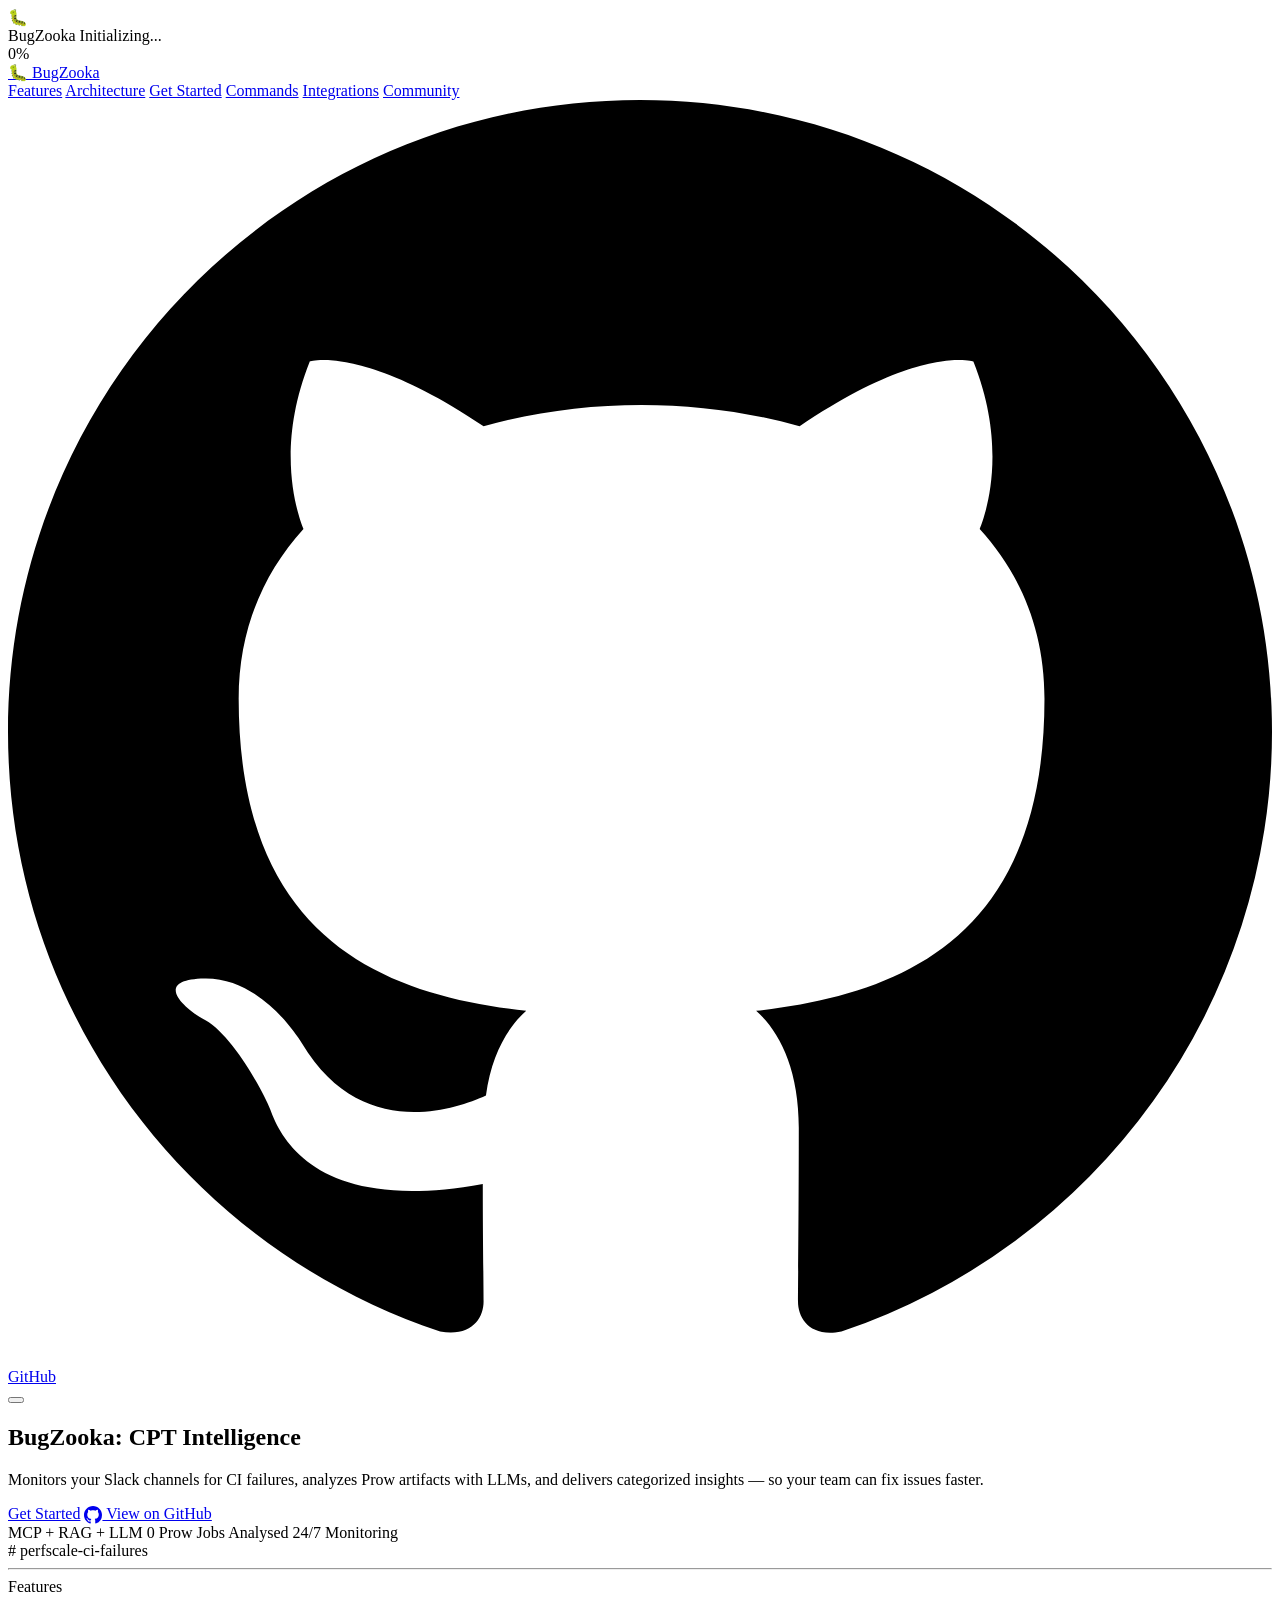
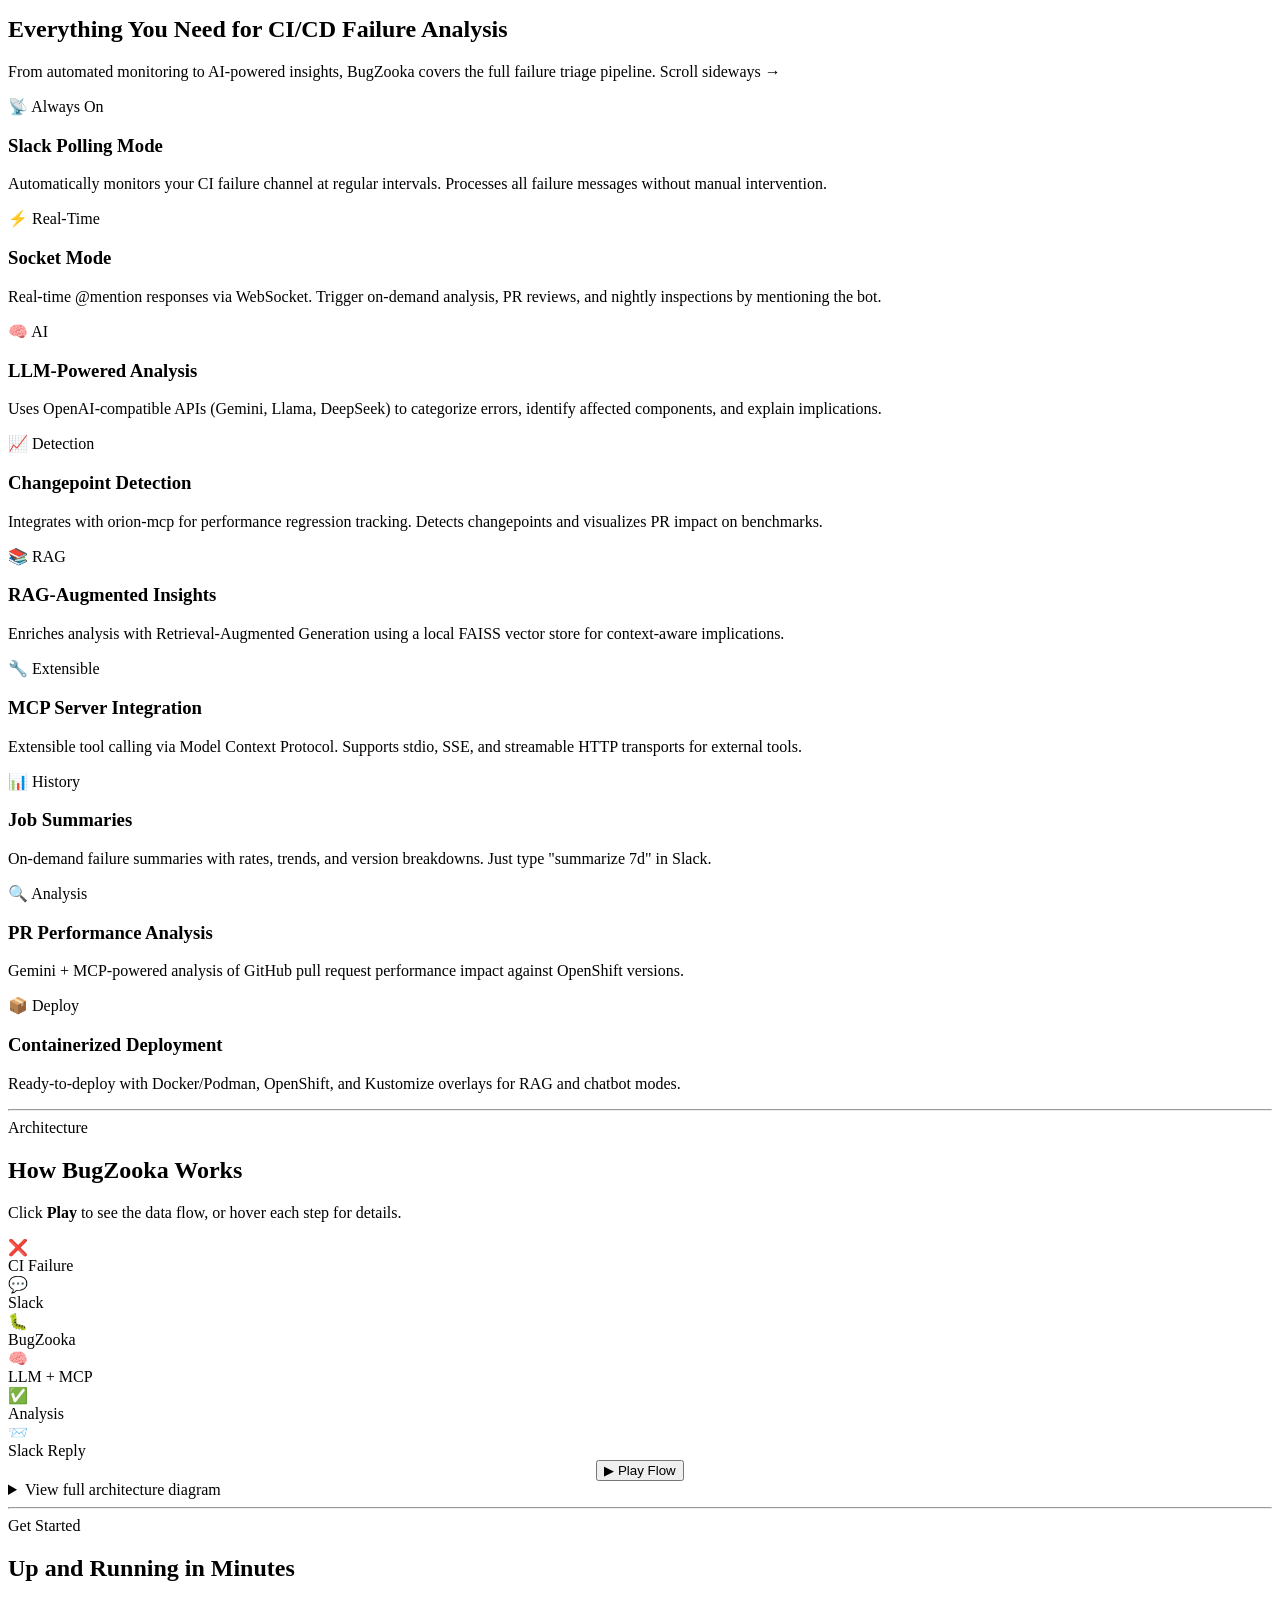
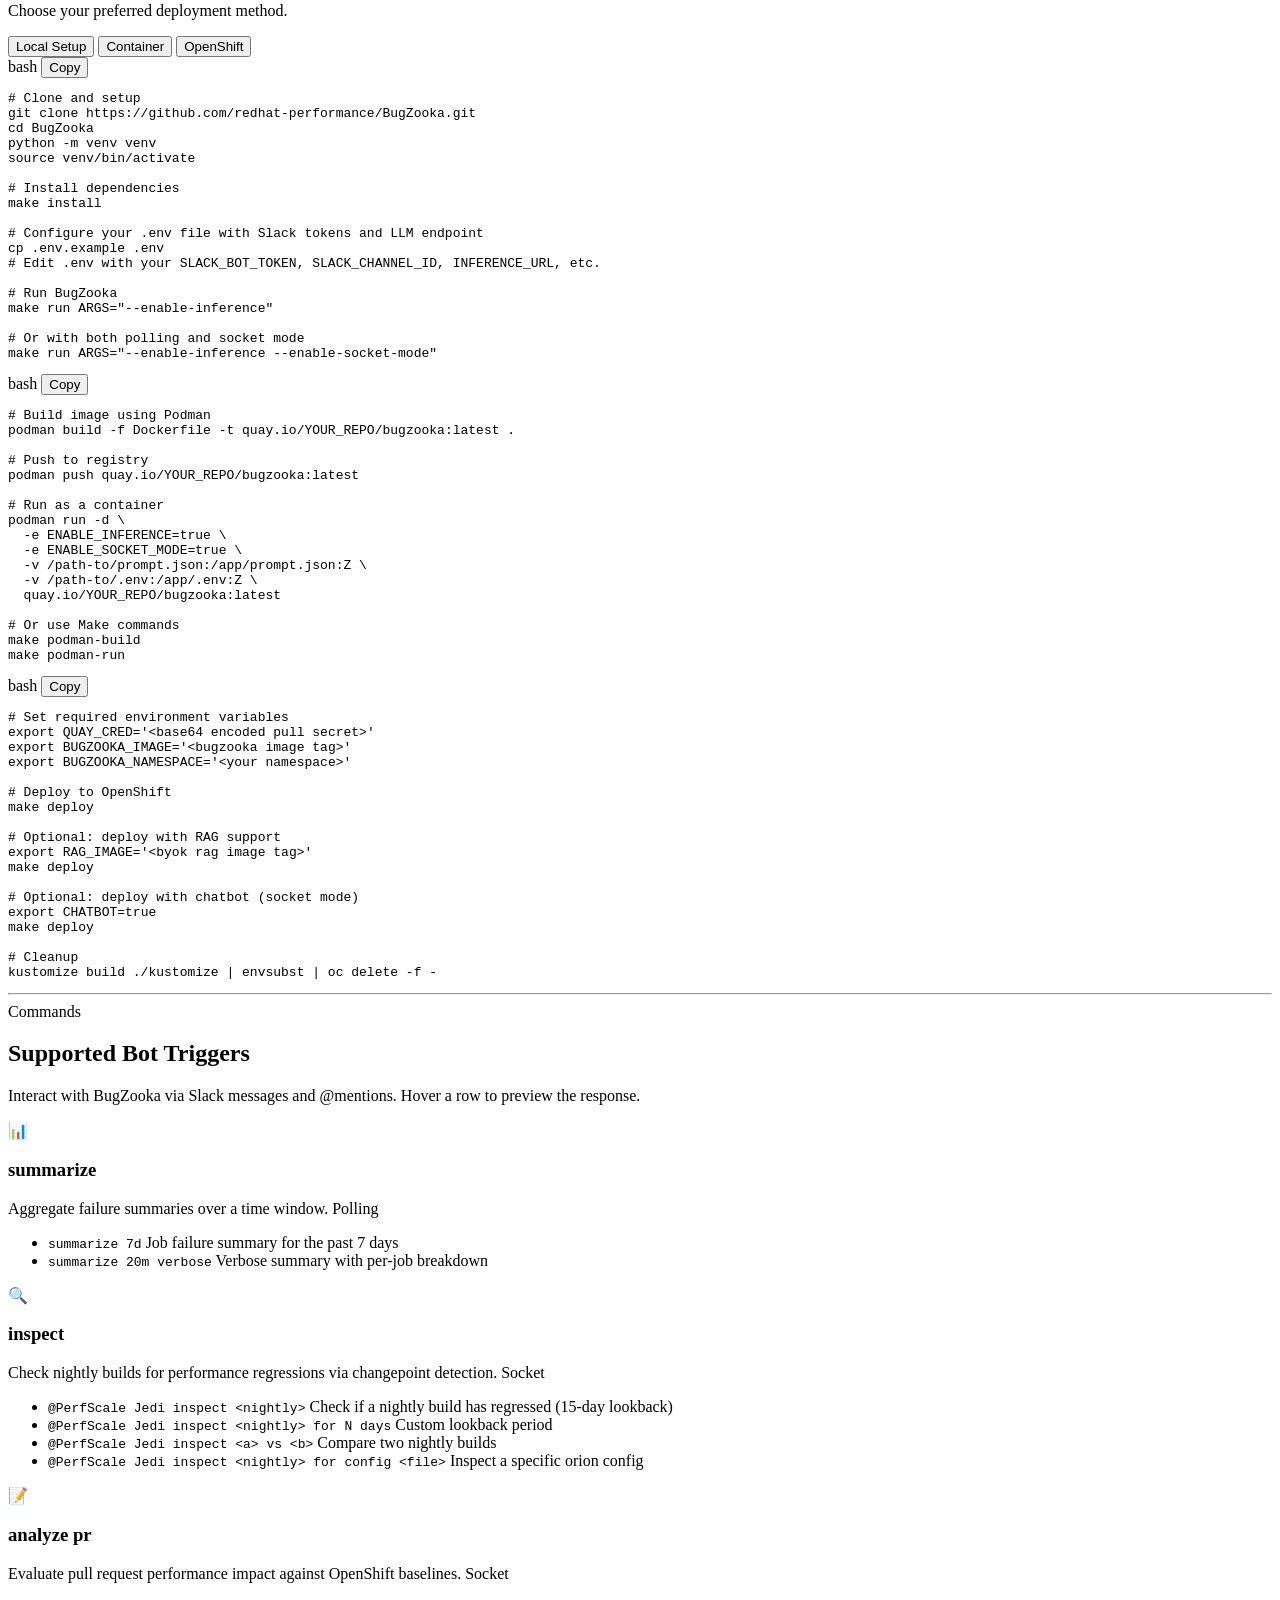
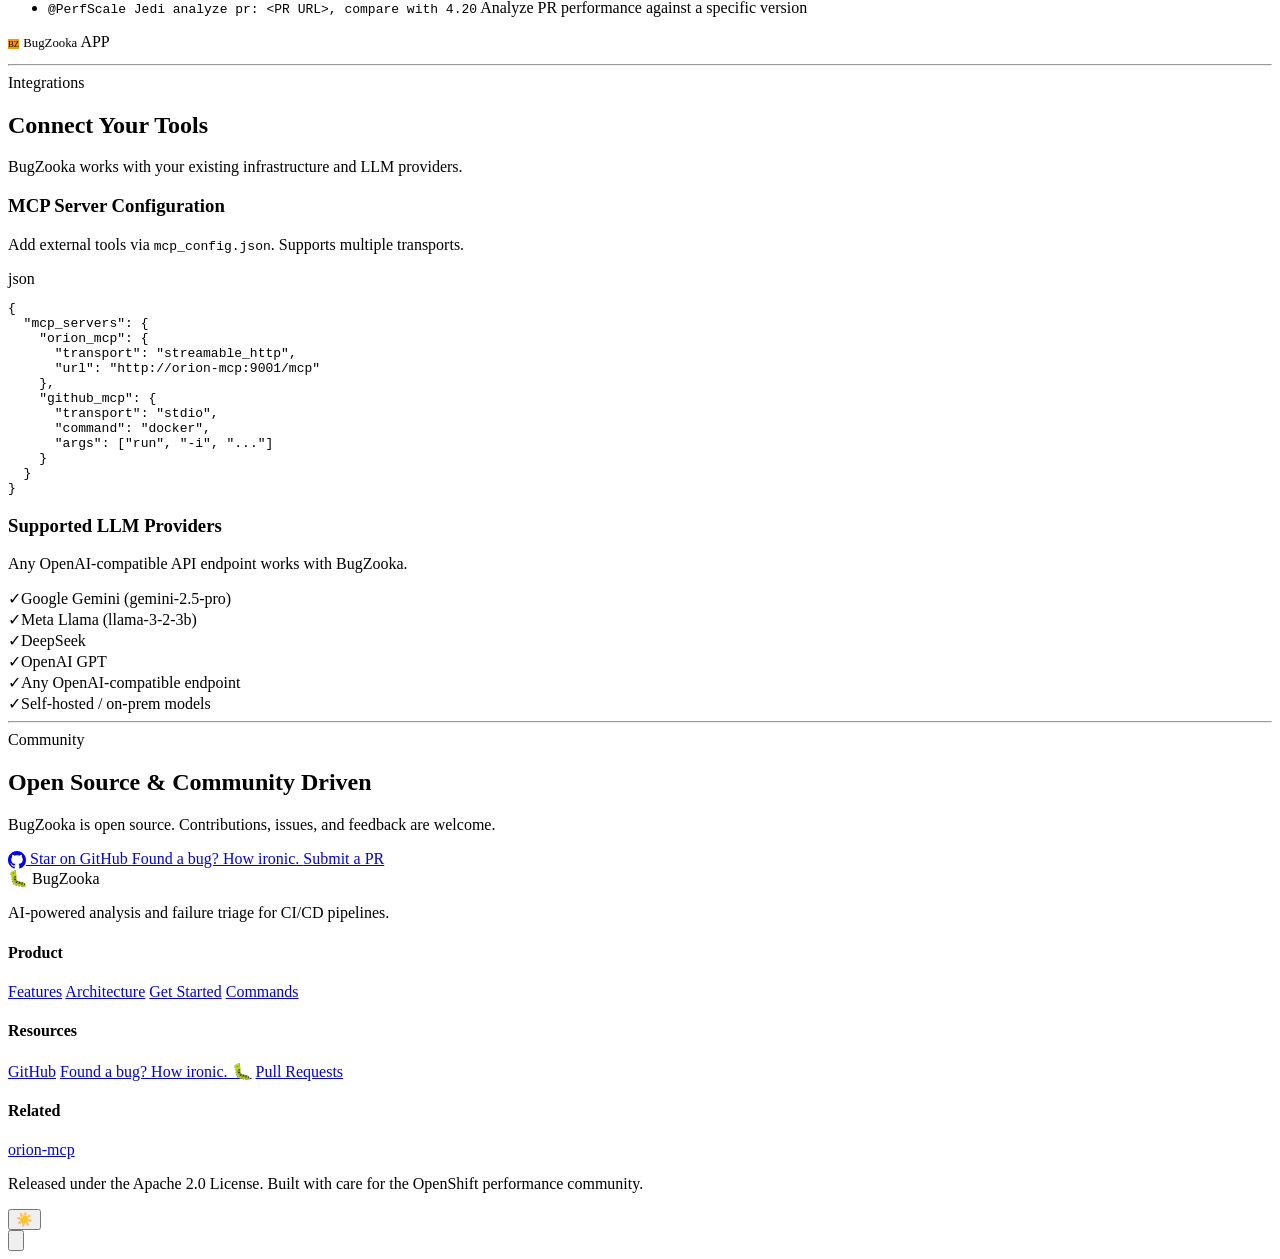
==== docs/index.html @ 50a2ac4c "Fixing fork references Signed-off-by: Vishnu Challa <vchalla@redhat.com>" ====
<!DOCTYPE html>
<html lang="en">
<head>
  <meta charset="UTF-8">
  <meta name="viewport" content="width=device-width, initial-scale=1.0">
  <title>BugZooka: CPT Intelligence</title>
  <meta name="description" content="BugZooka is an AI-powered Slack bot that automatically analyzes CI/CD failures, categorizes errors with LLMs, and provides actionable insights for OpenShift and Kubernetes teams.">
  <link rel="icon" href="assets/favicon.svg" type="image/svg+xml">
  <link rel="preconnect" href="https://fonts.googleapis.com">
  <link rel="preconnect" href="https://fonts.gstatic.com" crossorigin>
  <link href="https://fonts.googleapis.com/css2?family=Space+Grotesk:wght@400;500;600;700&family=Inter:wght@400;500;600;700;800&family=JetBrains+Mono:wght@400;500&display=swap" rel="stylesheet">
  <link rel="stylesheet" href="css/variables.css">
  <link rel="stylesheet" href="css/base.css">
  <link rel="stylesheet" href="css/layout.css">
  <link rel="stylesheet" href="css/components.css">
  <link rel="stylesheet" href="css/sections.css">
  <link rel="stylesheet" href="css/animations.css">
</head>
<body class="loading">

  <!-- Preloader -->
  <div class="preloader" id="preloader">
    <div class="preloader-content">
      <div class="preloader-emoji" id="preloader-emoji" aria-hidden="true">&#x1F41B;</div>
      <div class="preloader-text">
        <span class="preloader-name">BugZooka</span>
        <span class="preloader-status" id="preloader-status">Initializing...</span>
      </div>
      <div class="preloader-bar">
        <div class="preloader-bar-fill" id="preloader-bar-fill"></div>
      </div>
      <div class="preloader-pct" id="preloader-pct">0%</div>
    </div>
  </div>

  <!-- Scroll Progress Bar -->
  <div class="scroll-progress"></div>

  <!-- Bug Squash Overlay (Easter Egg #1) -->
  <div class="bug-squash-overlay" id="bug-squash-overlay" hidden>
    <div class="bug-squash-bug">&#x1F41B;</div>
    <div class="bug-squash-splat">&#x1F4A5;</div>
    <div class="bug-squash-text">Bug eliminated. That's what we do.</div>
  </div>

  <!-- Header -->
  <header class="header">
    <div class="container">
      <a href="#" class="logo" id="logo-btn">
        <span class="logo-icon">&#x1F41B;</span> BugZooka
      </a>
      <nav class="nav" aria-label="Main navigation">
        <a href="#features" class="nav-link">Features</a>
        <a href="#architecture" class="nav-link">Architecture</a>
        <a href="#getting-started" class="nav-link">Get Started</a>
        <a href="#commands" class="nav-link">Commands</a>
        <a href="#integrations" class="nav-link">Integrations</a>
        <a href="#community" class="nav-link">Community</a>
        <a href="https://github.com/redhat-performance/BugZooka" target="_blank" rel="noopener" class="github-btn">
          <svg viewBox="0 0 16 16" aria-hidden="true"><path d="M8 0C3.58 0 0 3.58 0 8c0 3.54 2.29 6.53 5.47 7.59.4.07.55-.17.55-.38 0-.19-.01-.82-.01-1.49-2.01.37-2.53-.49-2.69-.94-.09-.23-.48-.94-.82-1.13-.28-.15-.68-.52-.01-.53.63-.01 1.08.58 1.23.82.72 1.21 1.87.87 2.33.66.07-.52.28-.87.51-1.07-1.78-.2-3.64-.89-3.64-3.95 0-.87.31-1.59.82-2.15-.08-.2-.36-1.02.08-2.12 0 0 .67-.21 2.2.82.64-.18 1.32-.27 2-.27.68 0 1.36.09 2 .27 1.53-1.04 2.2-.82 2.2-.82.44 1.1.16 1.92.08 2.12.51.56.82 1.27.82 2.15 0 3.07-1.87 3.75-3.65 3.95.29.25.54.73.54 1.48 0 1.07-.01 1.93-.01 2.2 0 .21.15.46.55.38A8.013 8.013 0 0016 8c0-4.42-3.58-8-8-8z"/></svg>
          GitHub
        </a>
      </nav>
      <button class="hamburger" aria-label="Toggle navigation">
        <span></span>
        <span></span>
        <span></span>
      </button>
    </div>
  </header>

  <!-- Hero Section -->
  <section class="hero" id="hero-section">
    <div class="hero-spotlight" aria-hidden="true"></div>
    <div class="container">
      <div class="hero-content">
        <div class="hero-text">
          <h1 class="hero-title"><span class="hero-title-accent">BugZooka:</span> CPT Intelligence</h1>
          <p class="hero-subtitle">
            Monitors your Slack channels for CI failures, analyzes Prow artifacts with LLMs,
            and delivers categorized insights &mdash; so your team can fix issues faster.
          </p>
          <div class="hero-actions">
            <a href="#getting-started" class="btn btn-primary">Get Started</a>
            <a href="https://github.com/redhat-performance/BugZooka" target="_blank" rel="noopener" class="btn btn-secondary">
              <svg width="18" height="18" viewBox="0 0 16 16" fill="currentColor" style="vertical-align: middle;"><path d="M8 0C3.58 0 0 3.58 0 8c0 3.54 2.29 6.53 5.47 7.59.4.07.55-.17.55-.38 0-.19-.01-.82-.01-1.49-2.01.37-2.53-.49-2.69-.94-.09-.23-.48-.94-.82-1.13-.28-.15-.68-.52-.01-.53.63-.01 1.08.58 1.23.82.72 1.21 1.87.87 2.33.66.07-.52.28-.87.51-1.07-1.78-.2-3.64-.89-3.64-3.95 0-.87.31-1.59.82-2.15-.08-.2-.36-1.02.08-2.12 0 0 .67-.21 2.2.82.64-.18 1.32-.27 2-.27.68 0 1.36.09 2 .27 1.53-1.04 2.2-.82 2.2-.82.44 1.1.16 1.92.08 2.12.51.56.82 1.27.82 2.15 0 3.07-1.87 3.75-3.65 3.95.29.25.54.73.54 1.48 0 1.07-.01 1.93-.01 2.2 0 .21.15.46.55.38A8.013 8.013 0 0016 8c0-4.42-3.58-8-8-8z"/></svg>
              View on GitHub
            </a>
          </div>
          <div class="hero-pills reveal">
            <span class="hero-pill">MCP + RAG + LLM</span>
            <span class="hero-pill"><span class="odometer" data-target="5000" data-suffix="+">0</span> Prow Jobs Analysed</span>
            <span class="hero-pill">24/7 Monitoring</span>
          </div>
        </div>
        <div class="hero-demo">
          <div class="slack-window terminal-glow">
            <div class="slack-header">
              <span class="slack-hash">#</span>
              <span class="slack-channel">perfscale-ci-failures</span>
              <span class="slack-status-dot"></span>
            </div>
            <div class="slack-body" id="hero-slack-body"></div>
          </div>
        </div>
      </div>
    </div>
  </section>

  <hr class="section-divider">

  <!-- Features Section - Horizontal Scroll (#3) -->
  <section id="features">
    <div class="container">
      <div class="section-header reveal">
        <span class="section-label">Features</span>
        <h2>Everything You Need for CI/CD Failure Analysis</h2>
        <p>From automated monitoring to AI-powered insights, BugZooka covers the full failure triage pipeline. <span class="scroll-hint">Scroll sideways &rarr;</span></p>
      </div>
    </div>
    <div class="features-track reveal">
      <div class="card feature-card card-deal" data-tooltip="Like a night watchman, but for your CI pipeline. Never sleeps.">
        <span class="card-icon">&#x1F4E1;</span>
        <span class="badge badge-primary">Always On</span>
        <h3>Slack Polling Mode</h3>
        <p>Automatically monitors your CI failure channel at regular intervals. Processes all failure messages without manual intervention.</p>
      </div>
      <div class="card feature-card card-deal" data-tooltip="Faster than you can type 'what broke now?'">
        <span class="card-icon">&#x26A1;</span>
        <span class="badge badge-success">Real-Time</span>
        <h3>Socket Mode</h3>
        <p>Real-time @mention responses via WebSocket. Trigger on-demand analysis, PR reviews, and nightly inspections by mentioning the bot.</p>
      </div>
      <div class="card feature-card card-deal" data-tooltip="It's not AI hype if it actually finds your bugs.">
        <span class="card-icon">&#x1F9E0;</span>
        <span class="badge badge-info">AI</span>
        <h3>LLM-Powered Analysis</h3>
        <p>Uses OpenAI-compatible APIs (Gemini, Llama, DeepSeek) to categorize errors, identify affected components, and explain implications.</p>
      </div>
      <div class="card feature-card card-deal" data-tooltip="Spots regressions before your manager does.">
        <span class="card-icon">&#x1F4C8;</span>
        <span class="badge badge-primary">Detection</span>
        <h3>Changepoint Detection</h3>
        <p>Integrates with orion-mcp for performance regression tracking. Detects changepoints and visualizes PR impact on benchmarks.</p>
      </div>
      <div class="card feature-card card-deal" data-tooltip="Your bugs have history. We remember.">
        <span class="card-icon">&#x1F4DA;</span>
        <span class="badge badge-info">RAG</span>
        <h3>RAG-Augmented Insights</h3>
        <p>Enriches analysis with Retrieval-Augmented Generation using a local FAISS vector store for context-aware implications.</p>
      </div>
      <div class="card feature-card card-deal" data-tooltip="Plug in tools like LEGO bricks. But nerdier.">
        <span class="card-icon">&#x1F527;</span>
        <span class="badge badge-success">Extensible</span>
        <h3>MCP Server Integration</h3>
        <p>Extensible tool calling via Model Context Protocol. Supports stdio, SSE, and streamable HTTP transports for external tools.</p>
      </div>
      <div class="card feature-card card-deal" data-tooltip="'summarize 7d' is the new 'how bad is it?'">
        <span class="card-icon">&#x1F4CA;</span>
        <span class="badge badge-primary">History</span>
        <h3>Job Summaries</h3>
        <p>On-demand failure summaries with rates, trends, and version breakdowns. Just type "summarize 7d" in Slack.</p>
      </div>
      <div class="card feature-card card-deal" data-tooltip="Tells you if your PR made things better or... not.">
        <span class="card-icon">&#x1F50D;</span>
        <span class="badge badge-info">Analysis</span>
        <h3>PR Performance Analysis</h3>
        <p>Gemini + MCP-powered analysis of GitHub pull request performance impact against OpenShift versions.</p>
      </div>
      <div class="card feature-card card-deal" data-tooltip="Ships in a container. Get it?">
        <span class="card-icon">&#x1F4E6;</span>
        <span class="badge badge-success">Deploy</span>
        <h3>Containerized Deployment</h3>
        <p>Ready-to-deploy with Docker/Podman, OpenShift, and Kustomize overlays for RAG and chatbot modes.</p>
      </div>
    </div>
  </section>

  <hr class="section-divider">

  <!-- Architecture Section - Interactive Flow (#7) -->
  <section id="architecture">
    <div class="container">
      <div class="section-header reveal">
        <span class="section-label">Architecture</span>
        <h2>How BugZooka Works</h2>
        <p>Click <strong>Play</strong> to see the data flow, or hover each step for details.</p>
      </div>
      <div class="reveal">
        <div class="arch-flow" id="arch-flow">
          <div class="arch-node" data-desc="CI jobs fail and post notifications to Slack channels">
            <div class="arch-node-icon">&#x274C;</div>
            <div class="arch-node-label">CI Failure</div>
          </div>
          <div class="arch-arrow"><span></span></div>
          <div class="arch-node" data-desc="BugZooka polls the channel or receives @mentions via Socket Mode">
            <div class="arch-node-icon">&#x1F4AC;</div>
            <div class="arch-node-label">Slack</div>
          </div>
          <div class="arch-arrow"><span></span></div>
          <div class="arch-node" data-desc="Fetches Prow artifacts, parses logs, and extracts error patterns">
            <div class="arch-node-icon">&#x1F41B;</div>
            <div class="arch-node-label">BugZooka</div>
          </div>
          <div class="arch-arrow"><span></span></div>
          <div class="arch-node" data-desc="Sends structured prompts to LLM for categorization and root cause analysis">
            <div class="arch-node-icon">&#x1F9E0;</div>
            <div class="arch-node-label">LLM + MCP</div>
          </div>
          <div class="arch-arrow"><span></span></div>
          <div class="arch-node" data-desc="Posts categorized analysis with affected component, severity, and implications">
            <div class="arch-node-icon">&#x2705;</div>
            <div class="arch-node-label">Analysis</div>
          </div>
          <div class="arch-arrow"><span></span></div>
          <div class="arch-node" data-desc="Threaded response appears in the failure channel with actionable insights">
            <div class="arch-node-icon">&#x1F4E8;</div>
            <div class="arch-node-label">Slack Reply</div>
          </div>
        </div>
        <div style="text-align: center; margin-top: var(--space-lg);">
          <button class="btn btn-secondary btn-sm" id="arch-play-btn" aria-label="Play architecture flow animation">&#x25B6; Play Flow</button>
        </div>
        <details style="margin-top: var(--space-xl);">
          <summary style="color: var(--text-muted); cursor: pointer; font-size: var(--font-size-sm);">View full architecture diagram</summary>
          <img src="assets/flow_diagram.jpg" alt="BugZooka Architecture Flow Diagram" class="architecture-img" style="margin-top: var(--space-md);">
        </details>
      </div>
    </div>
  </section>

  <hr class="section-divider">

  <!-- Getting Started Section -->
  <section id="getting-started">
    <div class="container">
      <div class="section-header reveal">
        <span class="section-label">Get Started</span>
        <h2>Up and Running in Minutes</h2>
        <p>Choose your preferred deployment method.</p>
      </div>
      <div class="reveal">
        <div class="tabs">
          <div class="tab-buttons">
            <button class="tab-btn active" data-tab="tab-local">Local Setup</button>
            <button class="tab-btn" data-tab="tab-container">Container</button>
            <button class="tab-btn" data-tab="tab-openshift">OpenShift</button>
          </div>

          <div class="tab-content active" id="tab-local">
            <div class="code-block">
              <div class="code-header">
                <span class="code-lang">bash</span>
                <button class="copy-btn">Copy</button>
              </div>
              <div class="code-body">
<pre><span class="comment"># Clone and setup</span>
git clone https://github.com/redhat-performance/BugZooka.git
<span class="keyword">cd</span> BugZooka
python -m venv venv
<span class="keyword">source</span> venv/bin/activate

<span class="comment"># Install dependencies</span>
make install

<span class="comment"># Configure your .env file with Slack tokens and LLM endpoint</span>
<span class="keyword">cp</span> .env.example .env
<span class="comment"># Edit .env with your SLACK_BOT_TOKEN, SLACK_CHANNEL_ID, INFERENCE_URL, etc.</span>

<span class="comment"># Run BugZooka</span>
make run ARGS=<span class="string">"--enable-inference"</span>

<span class="comment"># Or with both polling and socket mode</span>
make run ARGS=<span class="string">"--enable-inference --enable-socket-mode"</span></pre>
              </div>
            </div>
          </div>

          <div class="tab-content" id="tab-container">
            <div class="code-block">
              <div class="code-header">
                <span class="code-lang">bash</span>
                <button class="copy-btn">Copy</button>
              </div>
              <div class="code-body">
<pre><span class="comment"># Build image using Podman</span>
podman build -f Dockerfile -t quay.io/<span class="var">YOUR_REPO</span>/bugzooka:latest .

<span class="comment"># Push to registry</span>
podman push quay.io/<span class="var">YOUR_REPO</span>/bugzooka:latest

<span class="comment"># Run as a container</span>
podman run -d \
  -e <span class="var">ENABLE_INFERENCE</span>=<span class="string">true</span> \
  -e <span class="var">ENABLE_SOCKET_MODE</span>=<span class="string">true</span> \
  -v /path-to/prompt.json:/app/prompt.json:Z \
  -v /path-to/.env:/app/.env:Z \
  quay.io/<span class="var">YOUR_REPO</span>/bugzooka:latest

<span class="comment"># Or use Make commands</span>
make podman-build
make podman-run</pre>
              </div>
            </div>
          </div>

          <div class="tab-content" id="tab-openshift">
            <div class="code-block">
              <div class="code-header">
                <span class="code-lang">bash</span>
                <button class="copy-btn">Copy</button>
              </div>
              <div class="code-body">
<pre><span class="comment"># Set required environment variables</span>
<span class="keyword">export</span> <span class="var">QUAY_CRED</span>=<span class="string">'&lt;base64 encoded pull secret&gt;'</span>
<span class="keyword">export</span> <span class="var">BUGZOOKA_IMAGE</span>=<span class="string">'&lt;bugzooka image tag&gt;'</span>
<span class="keyword">export</span> <span class="var">BUGZOOKA_NAMESPACE</span>=<span class="string">'&lt;your namespace&gt;'</span>

<span class="comment"># Deploy to OpenShift</span>
make deploy

<span class="comment"># Optional: deploy with RAG support</span>
<span class="keyword">export</span> <span class="var">RAG_IMAGE</span>=<span class="string">'&lt;byok rag image tag&gt;'</span>
make deploy

<span class="comment"># Optional: deploy with chatbot (socket mode)</span>
<span class="keyword">export</span> <span class="var">CHATBOT</span>=<span class="string">true</span>
make deploy

<span class="comment"># Cleanup</span>
kustomize build ./kustomize | envsubst | oc delete -f -</pre>
              </div>
            </div>
          </div>
        </div>
      </div>
    </div>
  </section>

  <hr class="section-divider">

  <!-- Bot Commands Section with hover previews (#14) -->
  <section id="commands">
    <div class="container">
      <div class="section-header reveal">
        <span class="section-label">Commands</span>
        <h2>Supported Bot Triggers</h2>
        <p>Interact with BugZooka via Slack messages and @mentions. Hover a row to preview the response.</p>
      </div>
      <div class="reveal">
        <div class="command-groups">
          <div class="command-group">
            <div class="command-group-header">
              <span class="command-group-icon">&#x1F4CA;</span>
              <div>
                <h3>summarize</h3>
                <p>Aggregate failure summaries over a time window. <span class="badge badge-primary">Polling</span></p>
              </div>
            </div>
            <ul class="command-examples">
              <li data-preview="Total jobs: 142 | Failures: 23 (16.2%)\nTop failures: e2e-aws (8), upgrade-4.18 (5)\n4.18: 12 failures | 4.17: 11 failures">
                <code>summarize 7d</code>
                <span>Job failure summary for the past 7 days</span>
              </li>
              <li data-preview="Total jobs: 6 | Failures: 2 (33.3%)\nperiodic-ci-4.18-e2e-aws: EtcdMemberUnhealthy\nperiodic-ci-4.17-upgrade: NodeNotReady">
                <code>summarize 20m verbose</code>
                <span>Verbose summary with per-job breakdown</span>
              </li>
            </ul>
          </div>

          <div class="command-group">
            <div class="command-group-header">
              <span class="command-group-icon">&#x1F50D;</span>
              <div>
                <h3>inspect</h3>
                <p>Check nightly builds for performance regressions via changepoint detection. <span class="badge badge-success">Socket</span></p>
              </div>
            </div>
            <ul class="command-examples">
              <li data-preview="Nightly 4.22.0-0.nightly-2026-01-05:\nChecked 12 configs over 15 days\nChangepoints found: 2\nRegression: node-density-heavy (+8.3% latency)">
                <code>@PerfScale Jedi inspect &lt;nightly&gt;</code>
                <span>Check if a nightly build has regressed (15-day lookback)</span>
              </li>
              <li data-preview="Comparing across 30 day window...\nChangepoints found: 4\nMost significant: cluster-density p99 +15%">
                <code>@PerfScale Jedi inspect &lt;nightly&gt; for N days</code>
                <span>Custom lookback period</span>
              </li>
              <li data-preview="Comparing nightly A vs B:\nBetter: 6 metrics\nWorse: 1 metric (pod-latency +4.1%)\nNeutral: 5 metrics">
                <code>@PerfScale Jedi inspect &lt;a&gt; vs &lt;b&gt;</code>
                <span>Compare two nightly builds</span>
              </li>
              <li data-preview="Config: trt-external-payload-node-density.yaml\nChecked nightly for this config only\nNo regression detected. All clear.">
                <code>@PerfScale Jedi inspect &lt;nightly&gt; for config &lt;file&gt;</code>
                <span>Inspect a specific orion config</span>
              </li>
            </ul>
          </div>

          <div class="command-group">
            <div class="command-group-header">
              <span class="command-group-icon">&#x1F4DD;</span>
              <div>
                <h3>analyze pr</h3>
                <p>Evaluate pull request performance impact against OpenShift baselines. <span class="badge badge-success">Socket</span></p>
              </div>
            </div>
            <ul class="command-examples">
              <li data-preview="PR #2924 Performance Report:\nThroughput: +3.2% vs 4.20 baseline\nP99 Latency: -12ms improvement\nNo regressions detected.">
                <code>@PerfScale Jedi analyze pr: &lt;PR URL&gt;, compare with 4.20</code>
                <span>Analyze PR performance against a specific version</span>
              </li>
            </ul>
          </div>
        </div>

        <div class="command-preview" id="command-preview">
          <div class="command-preview-header">
            <span class="slack-avatar" style="background: #ff9800; width: 24px; height: 24px; font-size: 0.55rem;">BZ</span>
            <span class="slack-msg-name" style="font-size: 0.8rem;">BugZooka</span>
            <span class="slack-bot-badge">APP</span>
          </div>
          <pre class="command-preview-body"></pre>
        </div>
      </div>
    </div>
  </section>

  <hr class="section-divider">

  <!-- Integrations Section -->
  <section id="integrations">
    <div class="container">
      <div class="section-header reveal">
        <span class="section-label">Integrations</span>
        <h2>Connect Your Tools</h2>
        <p>BugZooka works with your existing infrastructure and LLM providers.</p>
      </div>
      <div class="grid-2 reveal-children">
        <div class="integration-card">
          <h3>MCP Server Configuration</h3>
          <p>Add external tools via <code>mcp_config.json</code>. Supports multiple transports.</p>
          <div class="code-block" style="margin-top: var(--space-md);">
            <div class="code-header"><span class="code-lang">json</span></div>
            <div class="code-body">
<pre>{
  <span class="string">"mcp_servers"</span>: {
    <span class="string">"orion_mcp"</span>: {
      <span class="string">"transport"</span>: <span class="string">"streamable_http"</span>,
      <span class="string">"url"</span>: <span class="string">"http://orion-mcp:9001/mcp"</span>
    },
    <span class="string">"github_mcp"</span>: {
      <span class="string">"transport"</span>: <span class="string">"stdio"</span>,
      <span class="string">"command"</span>: <span class="string">"docker"</span>,
      <span class="string">"args"</span>: [<span class="string">"run"</span>, <span class="string">"-i"</span>, <span class="string">"..."</span>]
    }
  }
}</pre>
            </div>
          </div>
        </div>
        <div class="integration-card">
          <h3>Supported LLM Providers</h3>
          <p>Any OpenAI-compatible API endpoint works with BugZooka.</p>
          <div style="margin-top: var(--space-md); display: flex; flex-direction: column; gap: 2px;">
            <div class="provider-item"><span class="provider-check">&#x2713;</span><span>Google Gemini (gemini-2.5-pro)</span></div>
            <div class="provider-item"><span class="provider-check">&#x2713;</span><span>Meta Llama (llama-3-2-3b)</span></div>
            <div class="provider-item"><span class="provider-check">&#x2713;</span><span>DeepSeek</span></div>
            <div class="provider-item"><span class="provider-check">&#x2713;</span><span>OpenAI GPT</span></div>
            <div class="provider-item"><span class="provider-check">&#x2713;</span><span>Any OpenAI-compatible endpoint</span></div>
            <div class="provider-item"><span class="provider-check">&#x2713;</span><span>Self-hosted / on-prem models</span></div>
          </div>
        </div>
      </div>
    </div>
  </section>

  <hr class="section-divider">

  <!-- Community Section -->
  <section id="community">
    <div class="container">
      <div class="section-header reveal">
        <span class="section-label">Community</span>
        <h2>Open Source & Community Driven</h2>
        <p>BugZooka is open source. Contributions, issues, and feedback are welcome.</p>
      </div>
      <div class="community-actions reveal">
        <a href="https://github.com/redhat-performance/BugZooka" target="_blank" rel="noopener" class="btn btn-primary">
          <svg width="18" height="18" viewBox="0 0 16 16" fill="currentColor" style="vertical-align: middle;"><path d="M8 0C3.58 0 0 3.58 0 8c0 3.54 2.29 6.53 5.47 7.59.4.07.55-.17.55-.38 0-.19-.01-.82-.01-1.49-2.01.37-2.53-.49-2.69-.94-.09-.23-.48-.94-.82-1.13-.28-.15-.68-.52-.01-.53.63-.01 1.08.58 1.23.82.72 1.21 1.87.87 2.33.66.07-.52.28-.87.51-1.07-1.78-.2-3.64-.89-3.64-3.95 0-.87.31-1.59.82-2.15-.08-.2-.36-1.02.08-2.12 0 0 .67-.21 2.2.82.64-.18 1.32-.27 2-.27.68 0 1.36.09 2 .27 1.53-1.04 2.2-.82 2.2-.82.44 1.1.16 1.92.08 2.12.51.56.82 1.27.82 2.15 0 3.07-1.87 3.75-3.65 3.95.29.25.54.73.54 1.48 0 1.07-.01 1.93-.01 2.2 0 .21.15.46.55.38A8.013 8.013 0 0016 8c0-4.42-3.58-8-8-8z"/></svg>
          Star on GitHub
        </a>
        <a href="https://github.com/redhat-performance/BugZooka/issues" target="_blank" rel="noopener" class="btn btn-secondary">
          Found a bug? How ironic.
        </a>
        <a href="https://github.com/redhat-performance/BugZooka/pulls" target="_blank" rel="noopener" class="btn btn-secondary">
          Submit a PR
        </a>
      </div>
    </div>
  </section>

  <!-- Footer -->
  <footer class="footer">
    <div class="container">
      <div class="footer-content">
        <div class="footer-brand">
          <div class="logo" style="margin-bottom: var(--space-md);">
            <span class="logo-icon">&#x1F41B;</span> BugZooka
          </div>
          <p>AI-powered analysis and failure triage for CI/CD pipelines.</p>
        </div>
        <div class="footer-links">
          <div class="footer-col">
            <h4>Product</h4>
            <a href="#features">Features</a>
            <a href="#architecture">Architecture</a>
            <a href="#getting-started">Get Started</a>
            <a href="#commands">Commands</a>
          </div>
          <div class="footer-col">
            <h4>Resources</h4>
            <a href="https://github.com/redhat-performance/BugZooka" target="_blank" rel="noopener">GitHub</a>
            <a href="https://github.com/redhat-performance/BugZooka/issues" target="_blank" rel="noopener">Found a bug? How ironic. &#x1F41B;</a>
            <a href="https://github.com/redhat-performance/BugZooka/pulls" target="_blank" rel="noopener">Pull Requests</a>
          </div>
          <div class="footer-col">
            <h4>Related</h4>
            <a href="https://github.com/cloud-bulldozer/orion-mcp" target="_blank" rel="noopener">orion-mcp</a>

          </div>
        </div>
      </div>
      <div class="footer-bottom">
        <p>Released under the Apache 2.0 License. Built with care for the OpenShift performance community.</p>
        <button class="day-mode-btn" id="day-mode-btn" title="Try day mode?" aria-label="Toggle day mode">&#x2600;&#xFE0F;</button>
      </div>
    </div>
  </footer>

  <!-- Back to Top Button -->
  <button class="back-to-top" aria-label="Back to top">
    <svg viewBox="0 0 24 24" fill="none" stroke="currentColor" stroke-width="2.5" stroke-linecap="round" stroke-linejoin="round">
      <polyline points="18 15 12 9 6 15"></polyline>
    </svg>
  </button>

  <!-- Day Mode Flash Overlay (#15) -->
  <div class="day-mode-flash" id="day-mode-flash" hidden>
    <div class="day-mode-msg">Nope. We're a dark mode operation. &#x1F576;&#xFE0F;</div>
  </div>

  <script src="js/preloader.js"></script>
  <script src="js/main.js"></script>
  <script src="js/terminal.js"></script>
  <script src="js/effects.js"></script>
  <script src="js/mobile-nav.js"></script>
  <script src="js/tabs.js"></script>
</body>
</html>
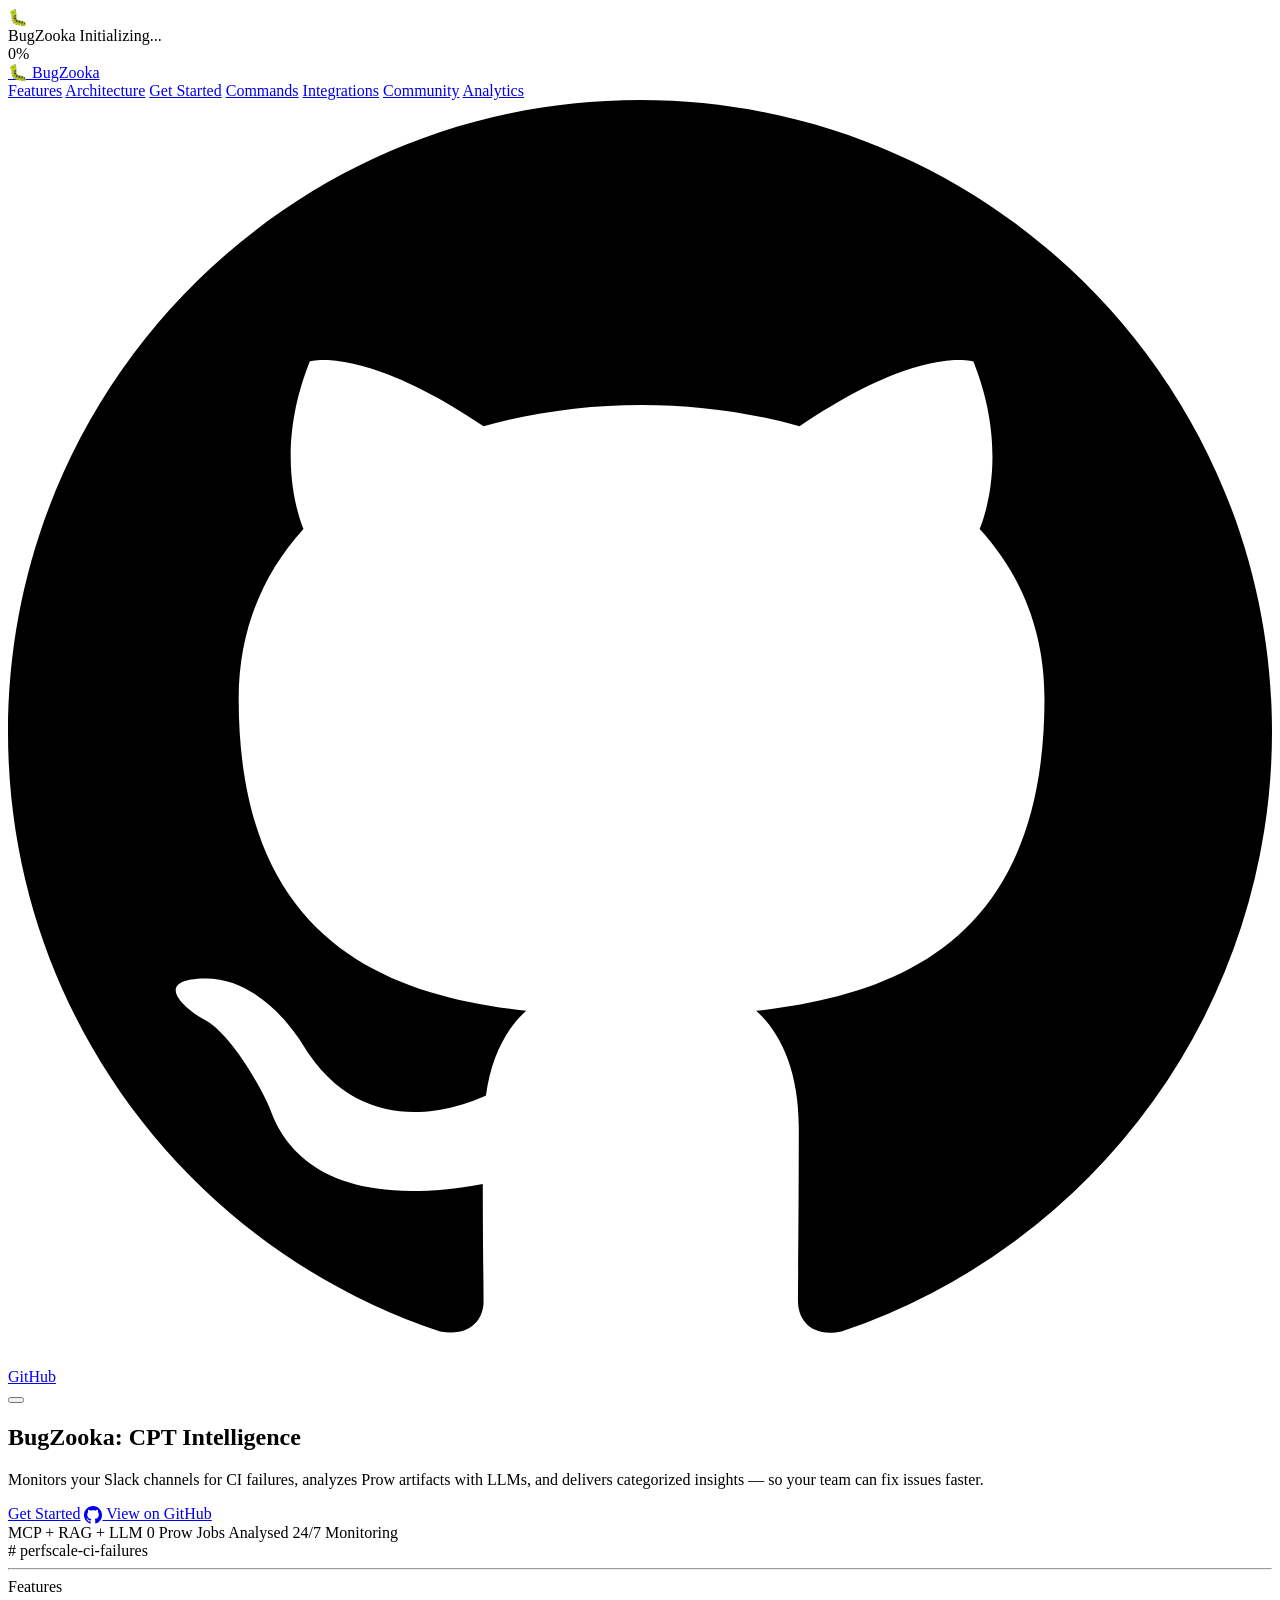
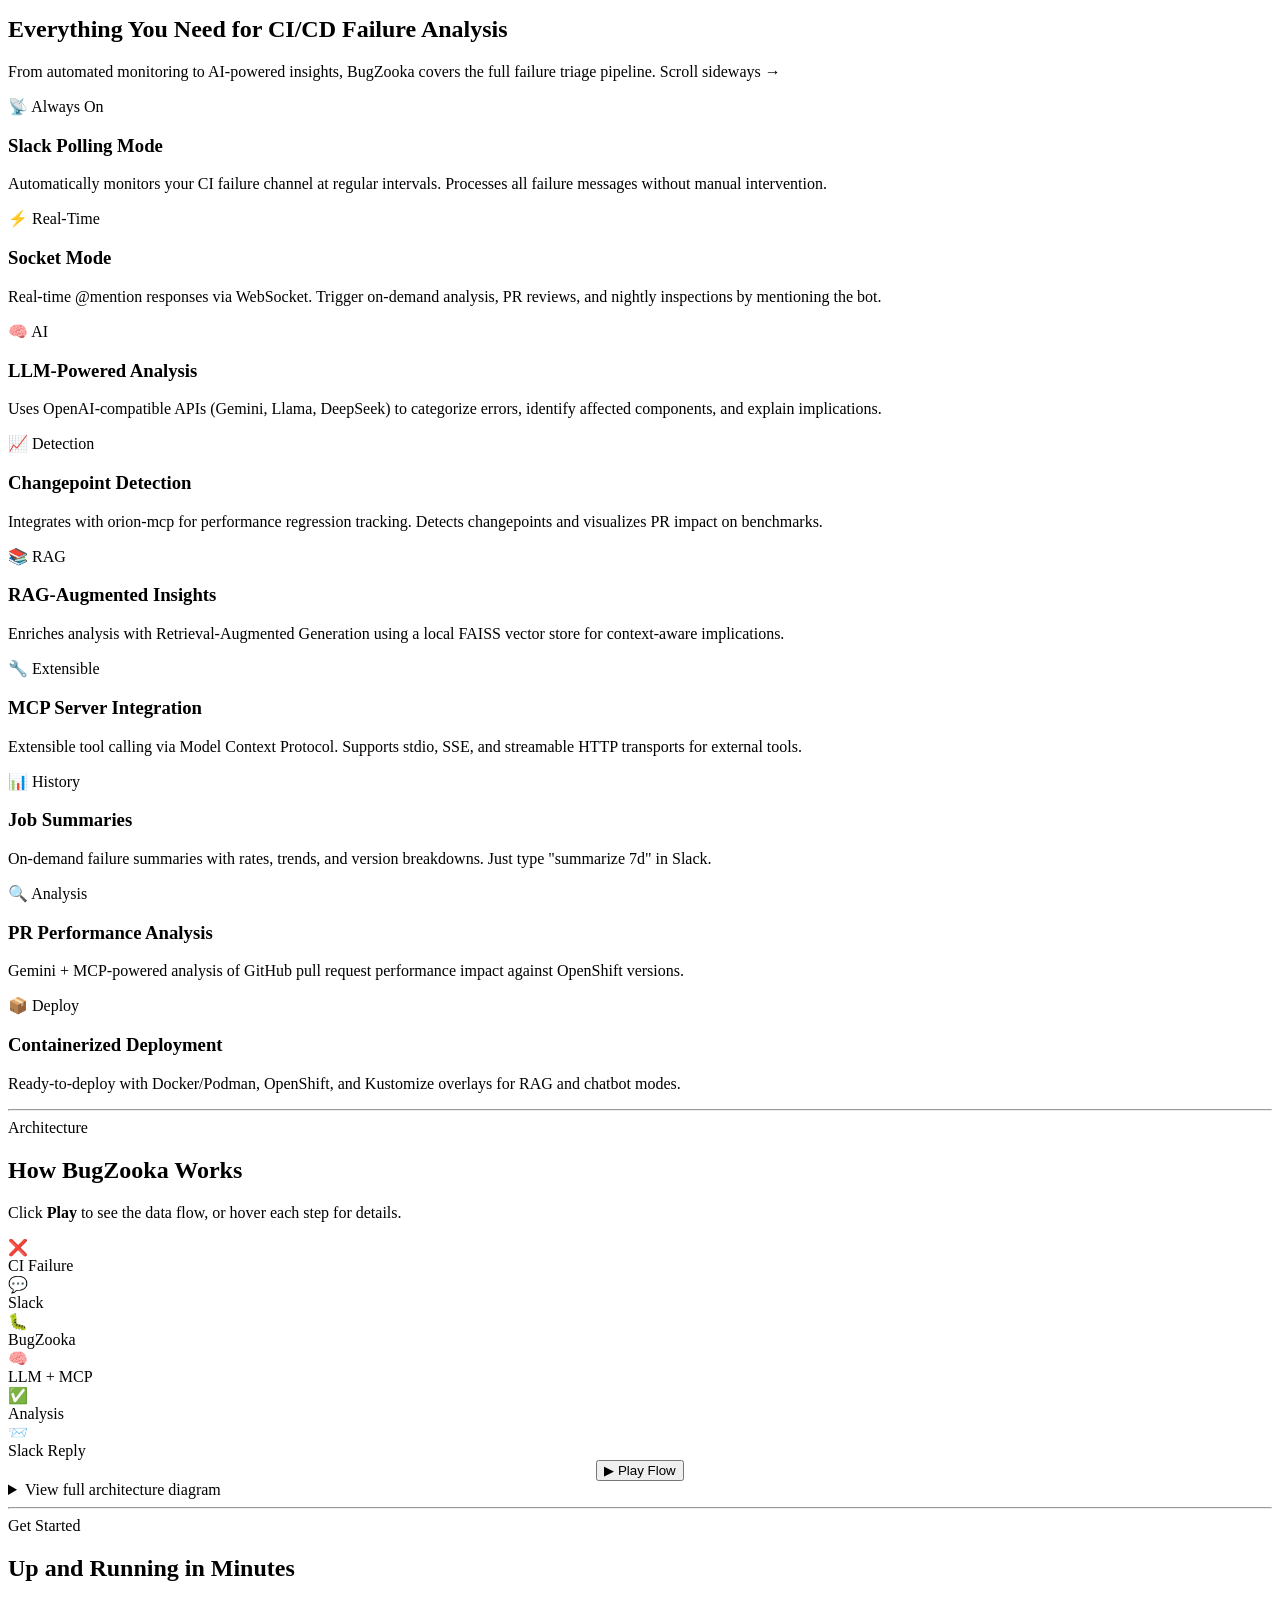
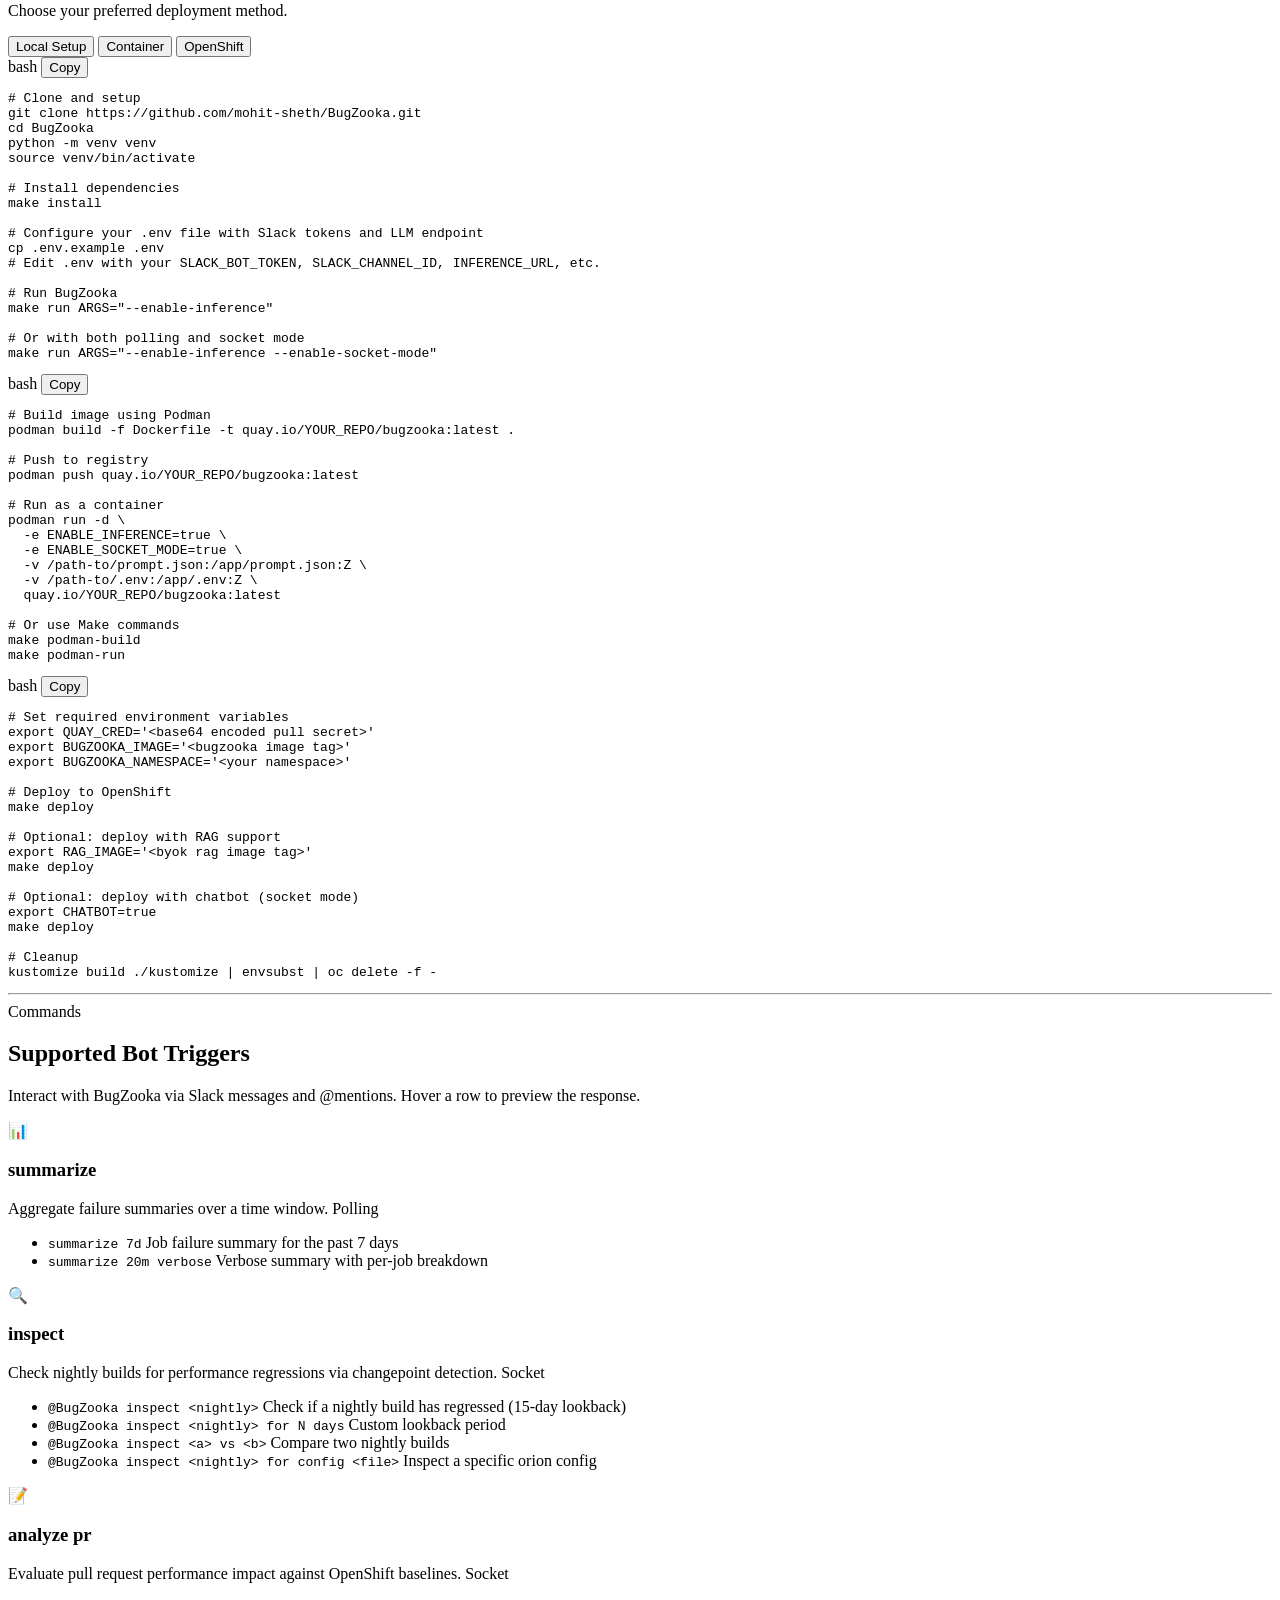
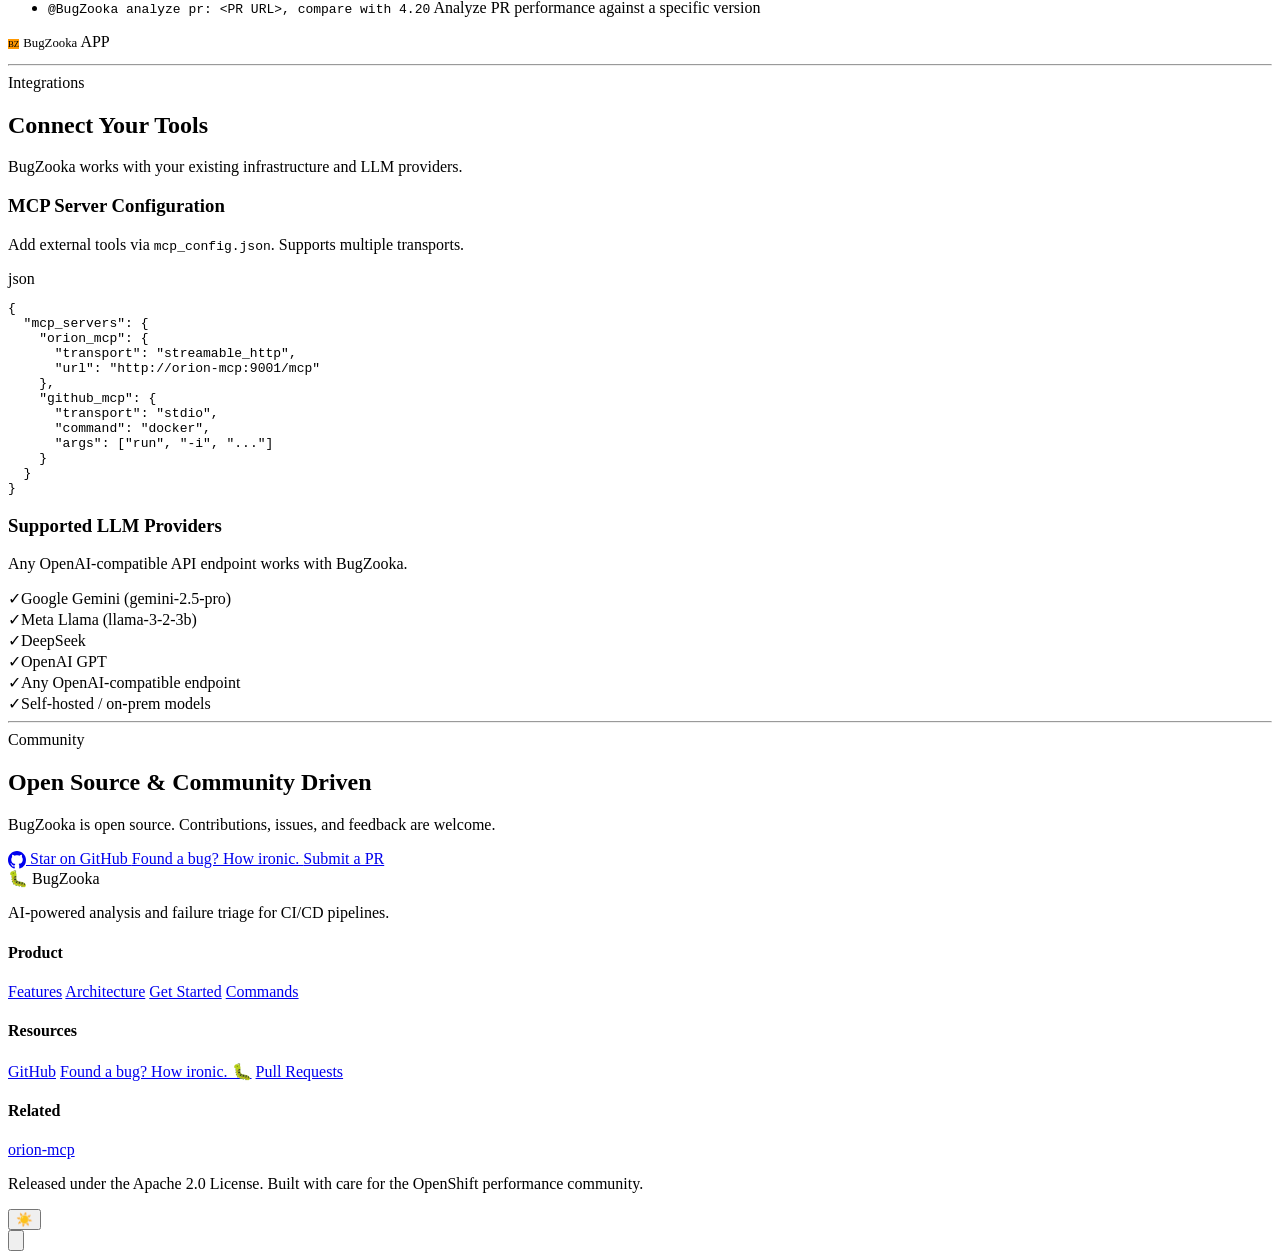
==== commit debc61e4: "Adding usage analytics Signed-off-by: Vishnu Challa <vchalla@redhat.com>" ====
--- a/docs/index.html
+++ b/docs/index.html
@@ -56,7 +56,8 @@
         <a href="#commands" class="nav-link">Commands</a>
         <a href="#integrations" class="nav-link">Integrations</a>
         <a href="#community" class="nav-link">Community</a>
-        <a href="https://github.com/redhat-performance/BugZooka" target="_blank" rel="noopener" class="github-btn">
+        <a href="analytics.html" class="nav-link">Analytics</a>
+        <a href="https://github.com/mohit-sheth/BugZooka" target="_blank" rel="noopener" class="github-btn">
           <svg viewBox="0 0 16 16" aria-hidden="true"><path d="M8 0C3.58 0 0 3.58 0 8c0 3.54 2.29 6.53 5.47 7.59.4.07.55-.17.55-.38 0-.19-.01-.82-.01-1.49-2.01.37-2.53-.49-2.69-.94-.09-.23-.48-.94-.82-1.13-.28-.15-.68-.52-.01-.53.63-.01 1.08.58 1.23.82.72 1.21 1.87.87 2.33.66.07-.52.28-.87.51-1.07-1.78-.2-3.64-.89-3.64-3.95 0-.87.31-1.59.82-2.15-.08-.2-.36-1.02.08-2.12 0 0 .67-.21 2.2.82.64-.18 1.32-.27 2-.27.68 0 1.36.09 2 .27 1.53-1.04 2.2-.82 2.2-.82.44 1.1.16 1.92.08 2.12.51.56.82 1.27.82 2.15 0 3.07-1.87 3.75-3.65 3.95.29.25.54.73.54 1.48 0 1.07-.01 1.93-.01 2.2 0 .21.15.46.55.38A8.013 8.013 0 0016 8c0-4.42-3.58-8-8-8z"/></svg>
           GitHub
         </a>
@@ -82,7 +83,7 @@
           </p>
           <div class="hero-actions">
             <a href="#getting-started" class="btn btn-primary">Get Started</a>
-            <a href="https://github.com/redhat-performance/BugZooka" target="_blank" rel="noopener" class="btn btn-secondary">
+            <a href="https://github.com/mohit-sheth/BugZooka" target="_blank" rel="noopener" class="btn btn-secondary">
               <svg width="18" height="18" viewBox="0 0 16 16" fill="currentColor" style="vertical-align: middle;"><path d="M8 0C3.58 0 0 3.58 0 8c0 3.54 2.29 6.53 5.47 7.59.4.07.55-.17.55-.38 0-.19-.01-.82-.01-1.49-2.01.37-2.53-.49-2.69-.94-.09-.23-.48-.94-.82-1.13-.28-.15-.68-.52-.01-.53.63-.01 1.08.58 1.23.82.72 1.21 1.87.87 2.33.66.07-.52.28-.87.51-1.07-1.78-.2-3.64-.89-3.64-3.95 0-.87.31-1.59.82-2.15-.08-.2-.36-1.02.08-2.12 0 0 .67-.21 2.2.82.64-.18 1.32-.27 2-.27.68 0 1.36.09 2 .27 1.53-1.04 2.2-.82 2.2-.82.44 1.1.16 1.92.08 2.12.51.56.82 1.27.82 2.15 0 3.07-1.87 3.75-3.65 3.95.29.25.54.73.54 1.48 0 1.07-.01 1.93-.01 2.2 0 .21.15.46.55.38A8.013 8.013 0 0016 8c0-4.42-3.58-8-8-8z"/></svg>
               View on GitHub
             </a>
@@ -255,7 +256,7 @@
               </div>
               <div class="code-body">
 <pre><span class="comment"># Clone and setup</span>
-git clone https://github.com/redhat-performance/BugZooka.git
+git clone https://github.com/mohit-sheth/BugZooka.git
 <span class="keyword">cd</span> BugZooka
 python -m venv venv
 <span class="keyword">source</span> venv/bin/activate
@@ -379,19 +380,19 @@
             </div>
             <ul class="command-examples">
               <li data-preview="Nightly 4.22.0-0.nightly-2026-01-05:\nChecked 12 configs over 15 days\nChangepoints found: 2\nRegression: node-density-heavy (+8.3% latency)">
-                <code>@PerfScale Jedi inspect &lt;nightly&gt;</code>
+                <code>@BugZooka inspect &lt;nightly&gt;</code>
                 <span>Check if a nightly build has regressed (15-day lookback)</span>
               </li>
               <li data-preview="Comparing across 30 day window...\nChangepoints found: 4\nMost significant: cluster-density p99 +15%">
-                <code>@PerfScale Jedi inspect &lt;nightly&gt; for N days</code>
+                <code>@BugZooka inspect &lt;nightly&gt; for N days</code>
                 <span>Custom lookback period</span>
               </li>
               <li data-preview="Comparing nightly A vs B:\nBetter: 6 metrics\nWorse: 1 metric (pod-latency +4.1%)\nNeutral: 5 metrics">
-                <code>@PerfScale Jedi inspect &lt;a&gt; vs &lt;b&gt;</code>
+                <code>@BugZooka inspect &lt;a&gt; vs &lt;b&gt;</code>
                 <span>Compare two nightly builds</span>
               </li>
               <li data-preview="Config: trt-external-payload-node-density.yaml\nChecked nightly for this config only\nNo regression detected. All clear.">
-                <code>@PerfScale Jedi inspect &lt;nightly&gt; for config &lt;file&gt;</code>
+                <code>@BugZooka inspect &lt;nightly&gt; for config &lt;file&gt;</code>
                 <span>Inspect a specific orion config</span>
               </li>
             </ul>
@@ -407,7 +408,7 @@
             </div>
             <ul class="command-examples">
               <li data-preview="PR #2924 Performance Report:\nThroughput: +3.2% vs 4.20 baseline\nP99 Latency: -12ms improvement\nNo regressions detected.">
-                <code>@PerfScale Jedi analyze pr: &lt;PR URL&gt;, compare with 4.20</code>
+                <code>@BugZooka analyze pr: &lt;PR URL&gt;, compare with 4.20</code>
                 <span>Analyze PR performance against a specific version</span>
               </li>
             </ul>
@@ -486,14 +487,14 @@
         <p>BugZooka is open source. Contributions, issues, and feedback are welcome.</p>
       </div>
       <div class="community-actions reveal">
-        <a href="https://github.com/redhat-performance/BugZooka" target="_blank" rel="noopener" class="btn btn-primary">
+        <a href="https://github.com/mohit-sheth/BugZooka" target="_blank" rel="noopener" class="btn btn-primary">
           <svg width="18" height="18" viewBox="0 0 16 16" fill="currentColor" style="vertical-align: middle;"><path d="M8 0C3.58 0 0 3.58 0 8c0 3.54 2.29 6.53 5.47 7.59.4.07.55-.17.55-.38 0-.19-.01-.82-.01-1.49-2.01.37-2.53-.49-2.69-.94-.09-.23-.48-.94-.82-1.13-.28-.15-.68-.52-.01-.53.63-.01 1.08.58 1.23.82.72 1.21 1.87.87 2.33.66.07-.52.28-.87.51-1.07-1.78-.2-3.64-.89-3.64-3.95 0-.87.31-1.59.82-2.15-.08-.2-.36-1.02.08-2.12 0 0 .67-.21 2.2.82.64-.18 1.32-.27 2-.27.68 0 1.36.09 2 .27 1.53-1.04 2.2-.82 2.2-.82.44 1.1.16 1.92.08 2.12.51.56.82 1.27.82 2.15 0 3.07-1.87 3.75-3.65 3.95.29.25.54.73.54 1.48 0 1.07-.01 1.93-.01 2.2 0 .21.15.46.55.38A8.013 8.013 0 0016 8c0-4.42-3.58-8-8-8z"/></svg>
           Star on GitHub
         </a>
-        <a href="https://github.com/redhat-performance/BugZooka/issues" target="_blank" rel="noopener" class="btn btn-secondary">
+        <a href="https://github.com/mohit-sheth/BugZooka/issues" target="_blank" rel="noopener" class="btn btn-secondary">
           Found a bug? How ironic.
         </a>
-        <a href="https://github.com/redhat-performance/BugZooka/pulls" target="_blank" rel="noopener" class="btn btn-secondary">
+        <a href="https://github.com/mohit-sheth/BugZooka/pulls" target="_blank" rel="noopener" class="btn btn-secondary">
           Submit a PR
         </a>
       </div>
@@ -520,9 +521,9 @@
           </div>
           <div class="footer-col">
             <h4>Resources</h4>
-            <a href="https://github.com/redhat-performance/BugZooka" target="_blank" rel="noopener">GitHub</a>
-            <a href="https://github.com/redhat-performance/BugZooka/issues" target="_blank" rel="noopener">Found a bug? How ironic. &#x1F41B;</a>
-            <a href="https://github.com/redhat-performance/BugZooka/pulls" target="_blank" rel="noopener">Pull Requests</a>
+            <a href="https://github.com/mohit-sheth/BugZooka" target="_blank" rel="noopener">GitHub</a>
+            <a href="https://github.com/mohit-sheth/BugZooka/issues" target="_blank" rel="noopener">Found a bug? How ironic. &#x1F41B;</a>
+            <a href="https://github.com/mohit-sheth/BugZooka/pulls" target="_blank" rel="noopener">Pull Requests</a>
           </div>
           <div class="footer-col">
             <h4>Related</h4>
